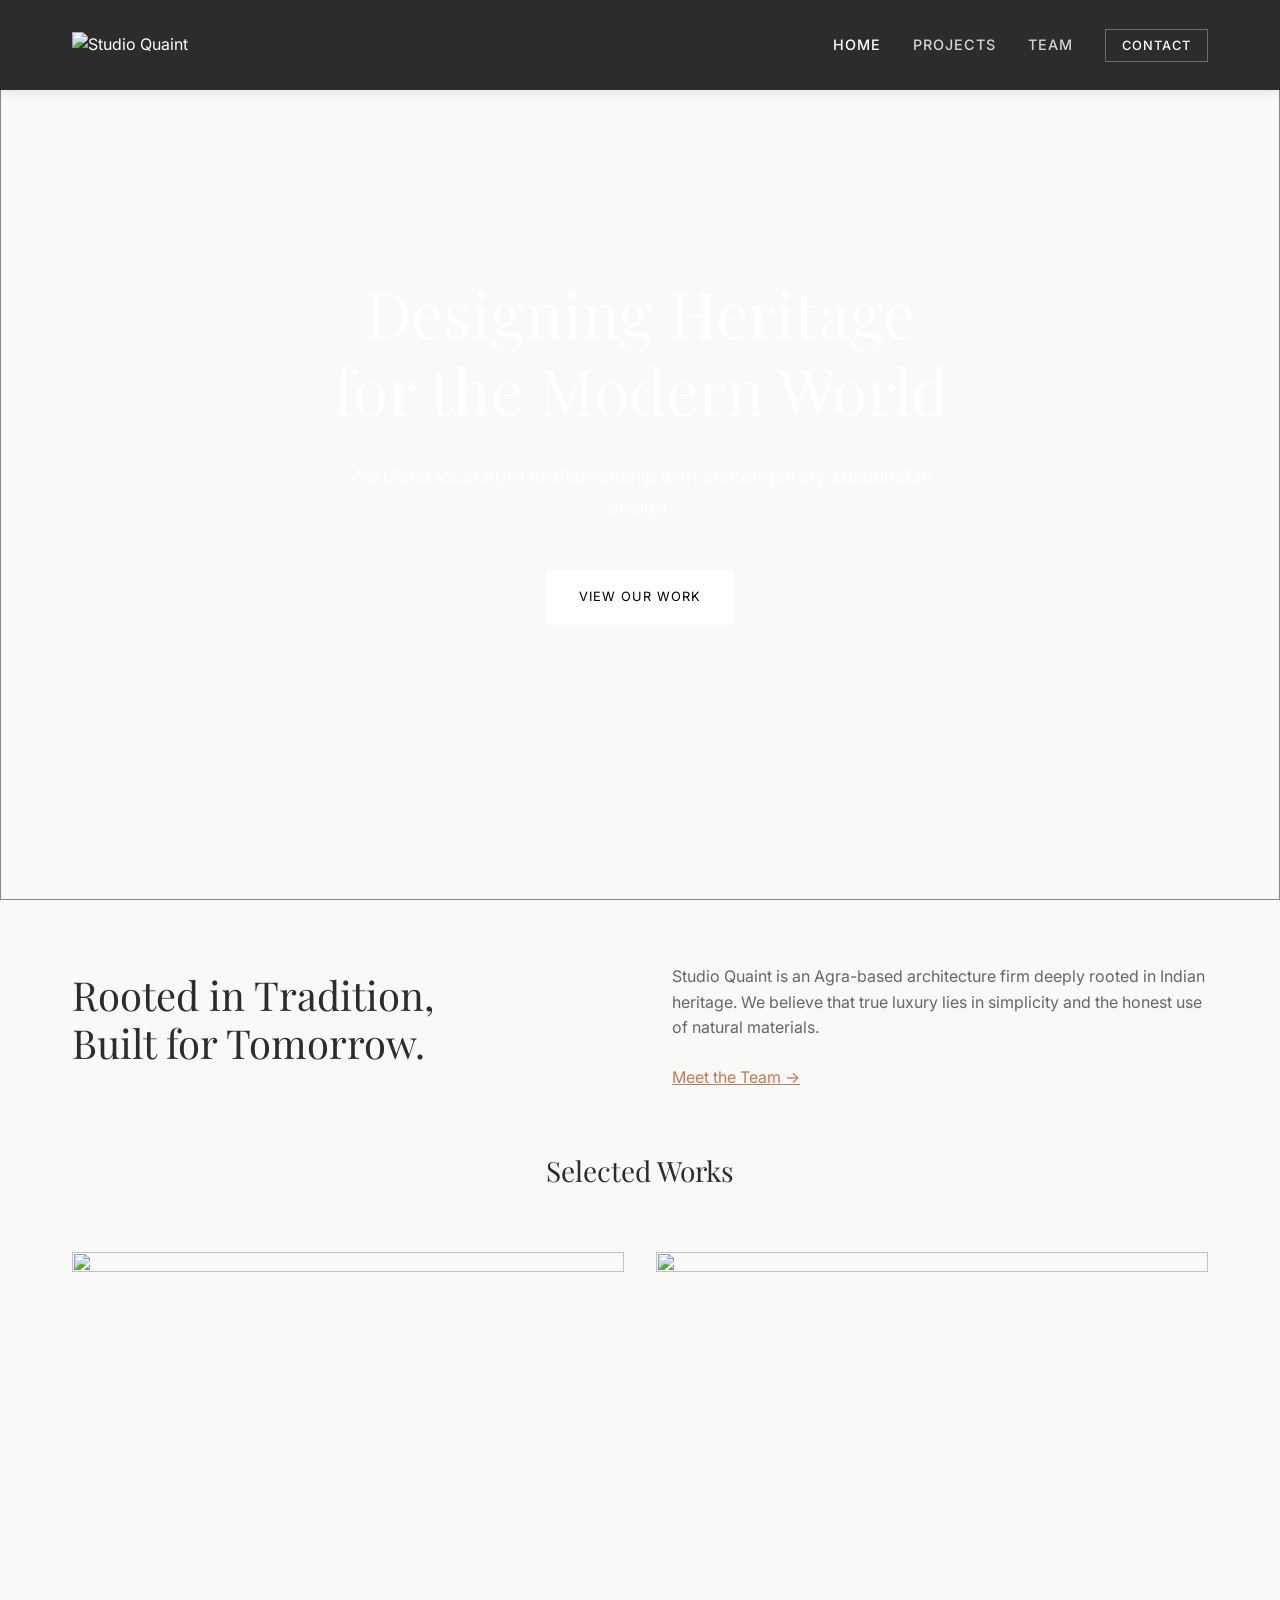
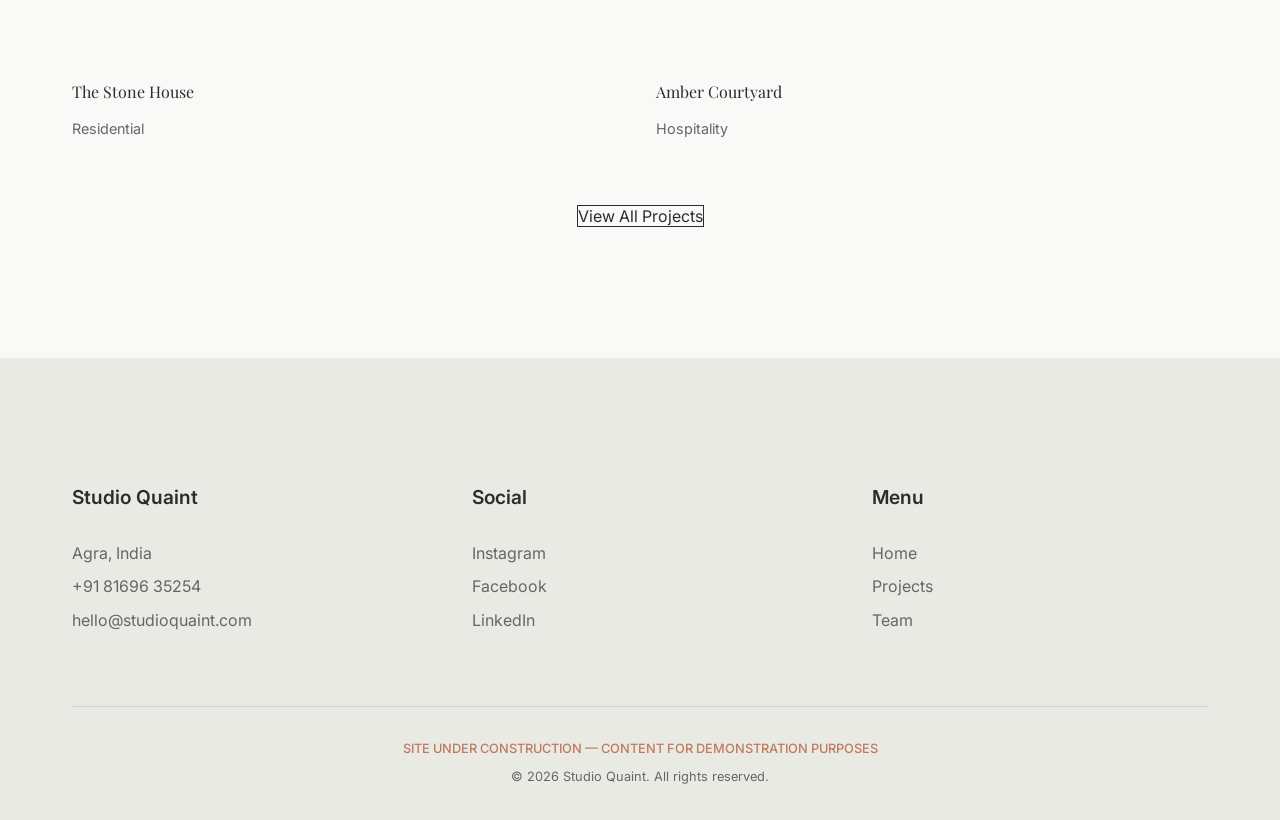
==== index.html @ 789cf69b "Phase 1 MVP: Automated project registry, stabilized 360 viewer." ====
<!DOCTYPE html>
<html lang="en">

<head>
    <meta charset="UTF-8">
    <meta name="viewport" content="width=device-width, initial-scale=1.0">
    <title>Studio Quaint | Modern Architecture</title>

    <!-- Fonts -->
    <link
        href="https://fonts.googleapis.com/css2?family=Inter:wght@300;400;500&family=Playfair+Display:wght@400;500&display=swap"
        rel="stylesheet">

    <link rel="stylesheet" href="css/style.css">
</head>

<body>

    <header>
        <div class="container">
            <nav>
                <a href="index.html" class="logo-link">
                    <!-- Ideally use inline SVG for color control, or img -->
                    <img src="assets/svg/StudioQuaint/OnlyLogo_white.svg" alt="Studio Quaint" class="logo">
                </a>
                <div class="hamburger">☰</div>
                <ul class="nav-links">
                    <li><a href="index.html" class="active">Home</a></li>
                    <li><a href="projects.html">Projects</a></li>
                    <li><a href="team.html">Team</a></li>
                    <li><a href="#contact" class="btn-outline"
                            style="padding: 0.5rem 1rem; font-size: 0.8rem;">Contact</a></li>
                </ul>
            </nav>
        </div>
    </header>

    <main>
        <!-- Hero Section -->
        <section class="hero"
            style="height: 100vh; position: relative; display: flex; align-items: center; justify-content: center; overflow: hidden;">
            <div class="bg-image" style="position: absolute; top:0; left:0; width: 100%; height: 100%; z-index:-1;">
                <img src="https://images.unsplash.com/photo-1600607687920-4e2a09cf159d?q=80&w=2070&auto=format&fit=crop"
                    style="width:100%; height:100%; object-fit: cover; filter: brightness(0.7);">
            </div>

            <div class="container text-center text-white fade-in" style="color: white; position: relative; z-index: 1;">
                <h1 style="font-size: 4rem; margin-bottom: 2rem;">Designing Heritage <br> for the Modern World</h1>
                <p
                    style="font-size: 1.2rem; margin-bottom: 3rem; max-width: 600px; margin-left: auto; margin-right: auto;">
                    We blend local Agra craftsmanship with contemporary sustainable design.
                </p>
                <a href="projects.html" class="btn" style="background: white; color: black; border-color: white;">View
                    Our Work</a>
            </div>
        </section>

        <!-- Intro Section -->
        <section class="container mt-lg mb-lg fade-in">
            <div style="display: grid; grid-template-columns: 1fr 1fr; gap: 4rem; align-items: center;">
                <div>
                    <h2 class="section-title">Rooted in Tradition,<br>Built for Tomorrow.</h2>
                </div>
                <div>
                    <p style="color: var(--text-light); margin-bottom: 1.5rem;">
                        Studio Quaint is an Agra-based architecture firm deeply rooted in Indian heritage. We believe
                        that true luxury lies in simplicity and the honest use of natural materials.
                    </p>
                    <a href="team.html" style="text-decoration: underline; color: var(--accent-color);">Meet the Team
                        &rarr;</a>
                </div>
            </div>
        </section>

        <!-- Featured Projects -->
        <section class="container mb-lg">
            <h3 class="mb-lg text-center fade-in">Selected Works</h3>
            <div style="display: grid; grid-template-columns: repeat(auto-fit, minmax(350px, 1fr)); gap: 2rem;">
                <!-- Project 1 -->
                <a href="projects.html" class="fade-in">
                    <div style="margin-bottom: 1rem; overflow: hidden;">
                        <img src="https://images.unsplash.com/photo-1600585154340-be6161a56a0c?q=80&w=1000&auto=format&fit=crop"
                            style="transition: transform 0.5s ease; width: 100%; aspect-ratio: 4/3; object-fit: cover;">
                    </div>
                    <h4>The Stone House</h4>
                    <p style="color: var(--text-light); font-size: 0.9rem;">Residential</p>
                </a>
                <!-- Project 2 -->
                <a href="projects.html" class="fade-in" style="transition-delay: 0.1s;">
                    <div style="margin-bottom: 1rem; overflow: hidden;">
                        <img src="https://images.unsplash.com/photo-1600607687644-c7171b42498f?q=80&w=1000&auto=format&fit=crop"
                            style="transition: transform 0.5s ease; width: 100%; aspect-ratio: 4/3; object-fit: cover;">
                    </div>
                    <h4>Amber Courtyard</h4>
                    <p style="color: var(--text-light); font-size: 0.9rem;">Hospitality</p>
                </a>
            </div>
            <div class="text-center mt-lg">
                <a href="projects.html" class="btn-outline">View All Projects</a>
            </div>
        </section>

    </main>

    <footer>
        <div class="container">
            <div class="footer-content">
                <div class="footer-col">
                    <h4>Studio Quaint</h4>
                    <p>Agra, India</p>
                    <p>+91 81696 35254</p>
                    <a href="mailto:hello@studioquaint.com">hello@studioquaint.com</a>
                </div>
                <div class="footer-col">
                    <h4>Social</h4>
                    <a href="https://instagram.com/studioquaint" target="_blank">Instagram</a>
                    <a href="https://facebook.com/studioquaint" target="_blank">Facebook</a>
                    <a href="https://linkedin.com/company/studioquaint" target="_blank">LinkedIn</a>
                </div>
                <div class="footer-col">
                    <h4>Menu</h4>
                    <a href="index.html">Home</a>
                    <a href="projects.html">Projects</a>
                    <a href="team.html">Team</a>
                </div>
            </div>
            <div
                style="border-top: 1px solid rgba(0,0,0,0.1); padding-top: 2rem; text-align: center; color: var(--text-light); font-size: 0.8rem;">
                <p style="margin-bottom: 0.5rem; color: var(--accent-color); font-weight: 500;">SITE UNDER CONSTRUCTION
                    — CONTENT FOR DEMONSTRATION PURPOSES</p>
                &copy; 2026 Studio Quaint. All rights reserved.
            </div>
        </div>
    </footer>

    <script src="js/app.js"></script>
</body>

</html>
---- css/style.css ----
/* Studio Quaint - Modern Architecture Theme */

:root {
    /* Colors */
    --bg-color: #F9F9F7;
    --text-color: #2C2C2C;
    --text-light: #666666;
    --accent-color: #C07A5E;
    --secondary-bg: #EAEAE5;
    --white: #FFFFFF;

    /* Typography */
    --font-heading: 'Playfair Display', serif;
    --font-body: 'Inter', sans-serif;

    /* Spacing */
    --container-width: 1200px;
    --spacing-sm: 1rem;
    --spacing-md: 2rem;
    --spacing-lg: 4rem;
    --spacing-xl: 8rem;
}

* {
    margin: 0;
    padding: 0;
    box-sizing: border-box;
}

body {
    background-color: var(--bg-color);
    color: var(--text-color);
    font-family: var(--font-body);
    line-height: 1.6;
    -webkit-font-smoothing: antialiased;
}

h1,
h2,
h3,
h4,
h5,
h6 {
    font-family: var(--font-heading);
    font-weight: 400;
    line-height: 1.2;
    margin-bottom: 1rem;
}

h1 {
    font-size: 3.5rem;
}

h2 {
    font-size: 2.5rem;
}

h3 {
    font-size: 1.75rem;
}

a {
    text-decoration: none;
    color: inherit;
    transition: color 0.3s ease;
}

a:hover {
    color: var(--accent-color);
}

img {
    max-width: 100%;
    display: block;
}

/* Utilities */
.container {
    max-width: var(--container-width);
    margin: 0 auto;
    padding: 0 var(--spacing-md);
}

.text-center {
    text-align: center;
}

.mt-lg {
    margin-top: var(--spacing-lg);
}

.mb-lg {
    margin-bottom: var(--spacing-lg);
}

/* Navigation */
header {
    padding: var(--spacing-md) 0;
    position: fixed;
    width: 100%;
    top: 0;
    z-index: 100;
    background: var(--text-color);
    color: var(--white);
    box-shadow: 0 2px 10px rgba(0, 0, 0, 0.1);
}

nav {
    display: flex;
    justify-content: space-between;
    align-items: center;
}

.logo {
    width: 120px;
}

.nav-links {
    display: flex;
    gap: var(--spacing-md);
    list-style: none;
}

.nav-links a {
    font-size: 0.9rem;
    text-transform: uppercase;
    letter-spacing: 1px;
    font-weight: 500;
    color: rgba(255, 255, 255, 0.8);
}

.nav-links a.active,
.nav-links a:hover {
    color: var(--white);
}

/* Button */
.btn {
    display: inline-block;
    padding: 1rem 2rem;
    background-color: var(--text-color);
    color: var(--white);
    text-transform: uppercase;
    letter-spacing: 1px;
    font-size: 0.8rem;
    transition: all 0.3s ease;
    border: 1px solid var(--text-color);
}

.btn:hover {
    background-color: transparent;
    color: var(--text-color);
}

.btn-outline {
    background-color: transparent;
    color: var(--text-color);
    border: 1px solid var(--text-color);
}

.btn-outline:hover {
    background-color: var(--text-color);
    color: var(--white);
}

header .btn-outline {
    color: var(--white);
    border-color: rgba(255, 255, 255, 0.3);
}

header .btn-outline:hover {
    background-color: var(--white);
    color: var(--text-color);
    border-color: var(--white);
}

/* Footer */
footer {
    background-color: var(--secondary-bg);
    padding: var(--spacing-xl) 0 var(--spacing-md);
    margin-top: var(--spacing-xl);
}

.footer-content {
    display: grid;
    grid-template-columns: repeat(auto-fit, minmax(200px, 1fr));
    gap: var(--spacing-lg);
    margin-bottom: var(--spacing-lg);
}

.footer-col h4 {
    font-size: 1.2rem;
    font-family: var(--font-body);
    font-weight: 600;
    margin-bottom: var(--spacing-md);
}

.footer-col p,
.footer-col a {
    color: var(--text-light);
    display: block;
    margin-bottom: 0.5rem;
}

/* Animations */
.fade-in {
    opacity: 0;
    transform: translateY(20px);
    transition: opacity 0.8s ease, transform 0.8s ease;
}

.fade-in.visible {
    opacity: 1;
    transform: translateY(0);
}

/* Mobile Menu */
.hamburger {
    display: none;
    cursor: pointer;
    font-size: 1.5rem;
}

/* Mobile Responsiveness */
@media (max-width: 768px) {
    :root {
        --spacing-lg: 2rem;
        --spacing-xl: 4rem;
    }

    h1 {
        font-size: 2.2rem;
    }

    h2 {
        font-size: 1.8rem;
    }

    h3 {
        font-size: 1.5rem;
    }

    /* Fix Header Layout */
    header {
        padding: 1rem 0;
    }

    .hamburger {
        display: block;
        z-index: 102;
        /* Above nav-links */
        position: relative;
    }

    .nav-links {
        position: fixed;
        top: 0;
        left: 0;
        width: 100%;
        height: 100vh;
        /* Full screen menu */
        background: var(--text-color);
        flex-direction: column;
        justify-content: center;
        align-items: center;
        padding: 2rem;
        transform: translateY(-100%);
        opacity: 0;
        pointer-events: none;
        transition: all 0.4s cubic-bezier(0.4, 0, 0.2, 1);
        z-index: 101;
    }

    .nav-links.active {
        transform: translateY(0);
        opacity: 1;
        pointer-events: all;
    }

    .nav-links li {
        margin: 1rem 0;
    }

    .nav-links a {
        font-size: 1.2rem;
    }

    /* Fix Grids */
    .footer-content {
        grid-template-columns: 1fr;
        text-align: center;
        gap: 2rem;
    }

    /* Adjust grids for projects/team to be single column on mobile */
    .container>div[style*="grid-template-columns"] {
        grid-template-columns: 1fr !important;
    }

    /* Hero Text Adjustment */
    .hero .container h1 {
        font-size: 2.5rem !important;
    }

    .hero .container p {
        font-size: 1rem !important;
        padding: 0 1rem;
    }
}

@media (max-width: 480px) {
    .container {
        padding: 0 1.25rem;
    }

    h1 {
        font-size: 2rem;
    }
}
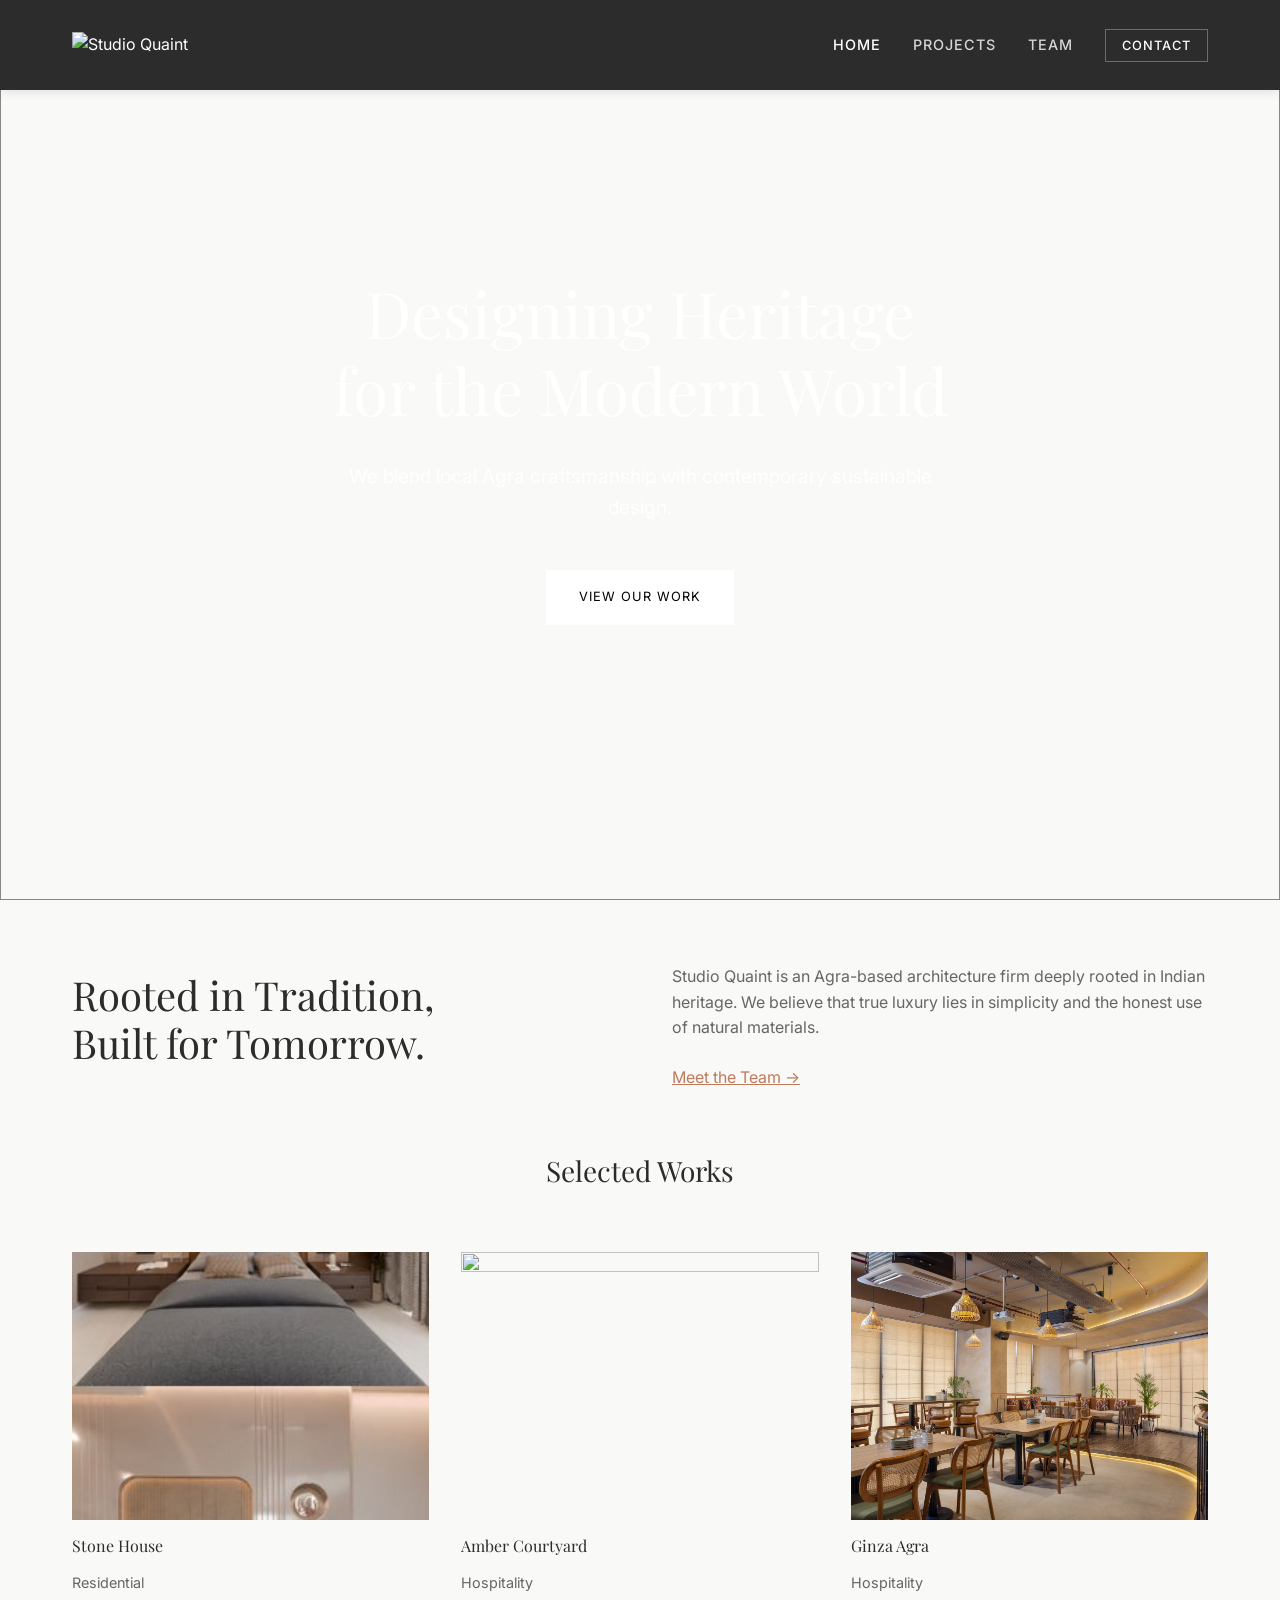
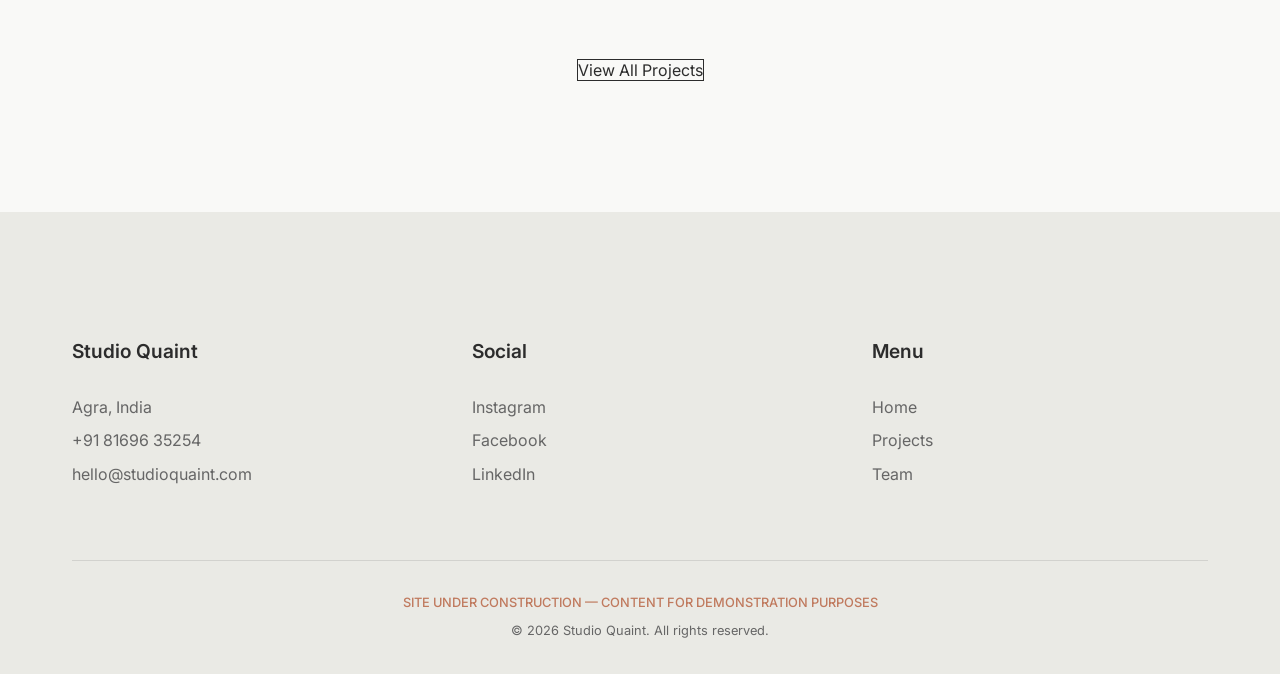
==== commit 7040a815: "ginza agra images and detail updated" ====
--- a/index.html
+++ b/index.html
@@ -77,21 +77,30 @@
             <h3 class="mb-lg text-center fade-in">Selected Works</h3>
             <div style="display: grid; grid-template-columns: repeat(auto-fit, minmax(350px, 1fr)); gap: 2rem;">
                 <!-- Project 1 -->
-                <a href="projects.html" class="fade-in">
+                <a href="project-detail.html?id=stone-house" class="fade-in">
                     <div style="margin-bottom: 1rem; overflow: hidden;">
-                        <img src="https://images.unsplash.com/photo-1600585154340-be6161a56a0c?q=80&w=1000&auto=format&fit=crop"
+                        <img src="assets/projects/stone-house/panorama.jpg"
                             style="transition: transform 0.5s ease; width: 100%; aspect-ratio: 4/3; object-fit: cover;">
                     </div>
-                    <h4>The Stone House</h4>
+                    <h4>Stone House</h4>
                     <p style="color: var(--text-light); font-size: 0.9rem;">Residential</p>
                 </a>
                 <!-- Project 2 -->
-                <a href="projects.html" class="fade-in" style="transition-delay: 0.1s;">
+                <a href="project-detail.html?id=amber-courtyard" class="fade-in" style="transition-delay: 0.1s;">
                     <div style="margin-bottom: 1rem; overflow: hidden;">
                         <img src="https://images.unsplash.com/photo-1600607687644-c7171b42498f?q=80&w=1000&auto=format&fit=crop"
                             style="transition: transform 0.5s ease; width: 100%; aspect-ratio: 4/3; object-fit: cover;">
                     </div>
                     <h4>Amber Courtyard</h4>
+                    <p style="color: var(--text-light); font-size: 0.9rem;">Hospitality</p>
+                </a>
+                <!-- Project 3 -->
+                <a href="project-detail.html?id=ginza" class="fade-in" style="transition-delay: 0.2s;">
+                    <div style="margin-bottom: 1rem; overflow: hidden;">
+                        <img src="assets/projects/ginza/Images/189A6374.jpg"
+                            style="transition: transform 0.5s ease; width: 100%; aspect-ratio: 4/3; object-fit: cover;">
+                    </div>
+                    <h4>Ginza Agra</h4>
                     <p style="color: var(--text-light); font-size: 0.9rem;">Hospitality</p>
                 </a>
             </div>
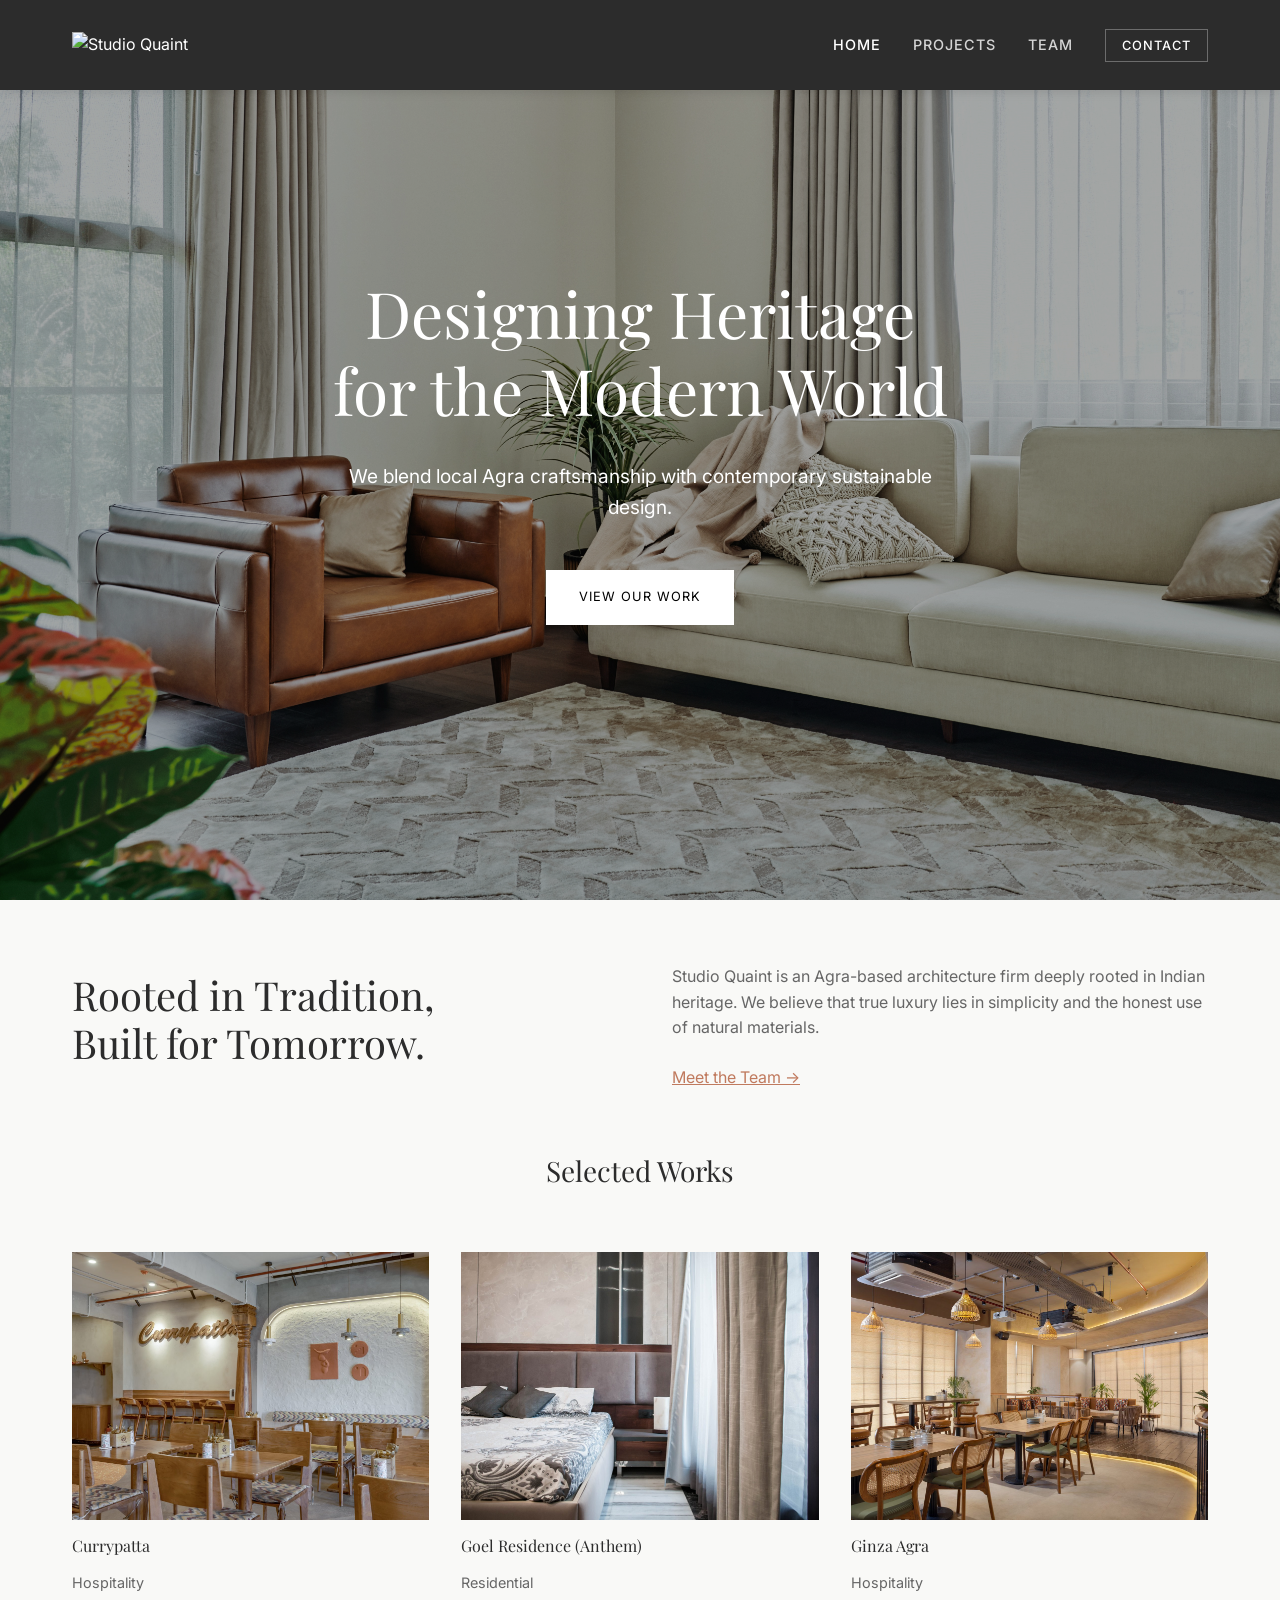
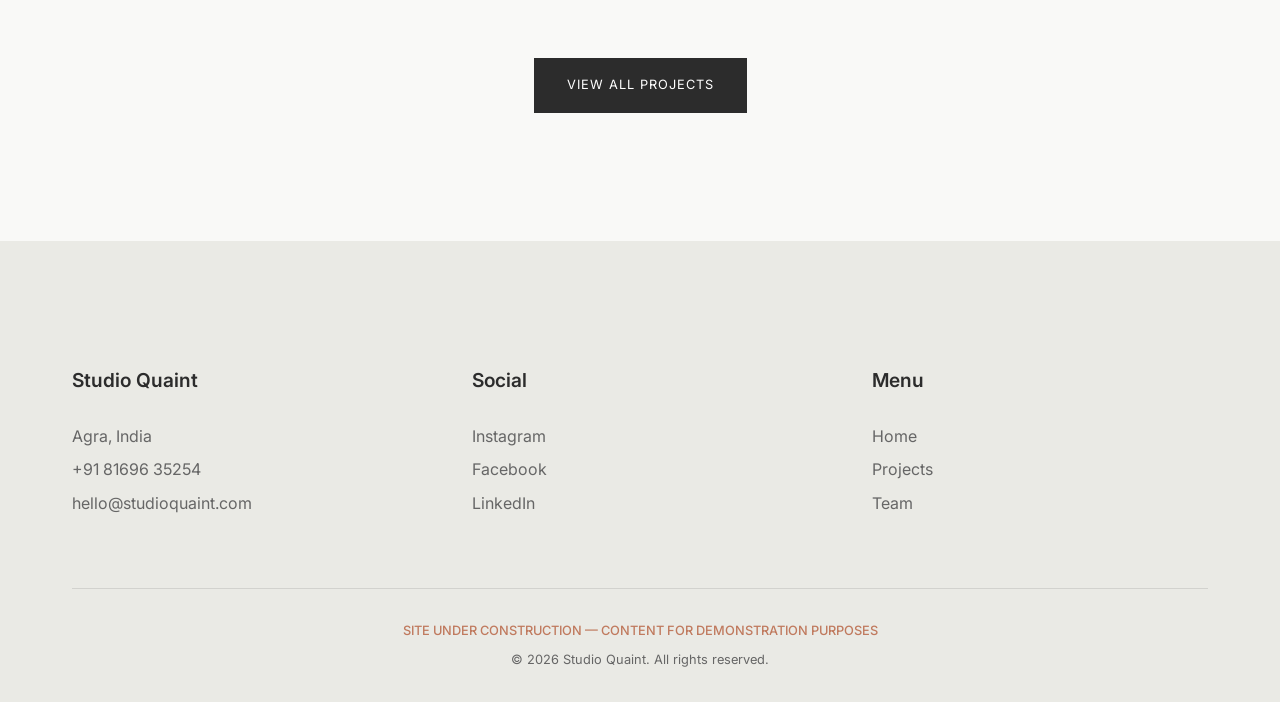
==== commit 81dc00d0: "All Projects added. Index page updated to use actual project images. Projects page updated to automa" ====
--- a/index.html
+++ b/index.html
@@ -40,7 +40,7 @@
         <section class="hero"
             style="height: 100vh; position: relative; display: flex; align-items: center; justify-content: center; overflow: hidden;">
             <div class="bg-image" style="position: absolute; top:0; left:0; width: 100%; height: 100%; z-index:-1;">
-                <img src="https://images.unsplash.com/photo-1600607687920-4e2a09cf159d?q=80&w=2070&auto=format&fit=crop"
+                <img src="assets/projects/feeling-minds/Images/15 (1).JPG"
                     style="width:100%; height:100%; object-fit: cover; filter: brightness(0.7);">
             </div>
 
@@ -77,22 +77,22 @@
             <h3 class="mb-lg text-center fade-in">Selected Works</h3>
             <div style="display: grid; grid-template-columns: repeat(auto-fit, minmax(350px, 1fr)); gap: 2rem;">
                 <!-- Project 1 -->
-                <a href="project-detail.html?id=stone-house" class="fade-in">
+                <a href="project-detail.html?id=currypatta" class="fade-in">
                     <div style="margin-bottom: 1rem; overflow: hidden;">
-                        <img src="assets/projects/stone-house/panorama.jpg"
+                        <img src="assets/projects/currypatta/cp_thumb.jpg"
                             style="transition: transform 0.5s ease; width: 100%; aspect-ratio: 4/3; object-fit: cover;">
                     </div>
-                    <h4>Stone House</h4>
-                    <p style="color: var(--text-light); font-size: 0.9rem;">Residential</p>
+                    <h4>Currypatta</h4>
+                    <p style="color: var(--text-light); font-size: 0.9rem;">Hospitality</p>
                 </a>
                 <!-- Project 2 -->
-                <a href="project-detail.html?id=amber-courtyard" class="fade-in" style="transition-delay: 0.1s;">
+                <a href="project-detail.html?id=goel-residence-anthem" class="fade-in" style="transition-delay: 0.1s;">
                     <div style="margin-bottom: 1rem; overflow: hidden;">
-                        <img src="https://images.unsplash.com/photo-1600607687644-c7171b42498f?q=80&w=1000&auto=format&fit=crop"
+                        <img src="assets/projects/goel-residence-anthem/gr_thumb.jpg"
                             style="transition: transform 0.5s ease; width: 100%; aspect-ratio: 4/3; object-fit: cover;">
                     </div>
-                    <h4>Amber Courtyard</h4>
-                    <p style="color: var(--text-light); font-size: 0.9rem;">Hospitality</p>
+                    <h4>Goel Residence (Anthem)</h4>
+                    <p style="color: var(--text-light); font-size: 0.9rem;">Residential</p>
                 </a>
                 <!-- Project 3 -->
                 <a href="project-detail.html?id=ginza" class="fade-in" style="transition-delay: 0.2s;">
@@ -105,7 +105,7 @@
                 </a>
             </div>
             <div class="text-center mt-lg">
-                <a href="projects.html" class="btn-outline">View All Projects</a>
+                <a href="projects.html" class="btn">View All Projects</a>
             </div>
         </section>
 
